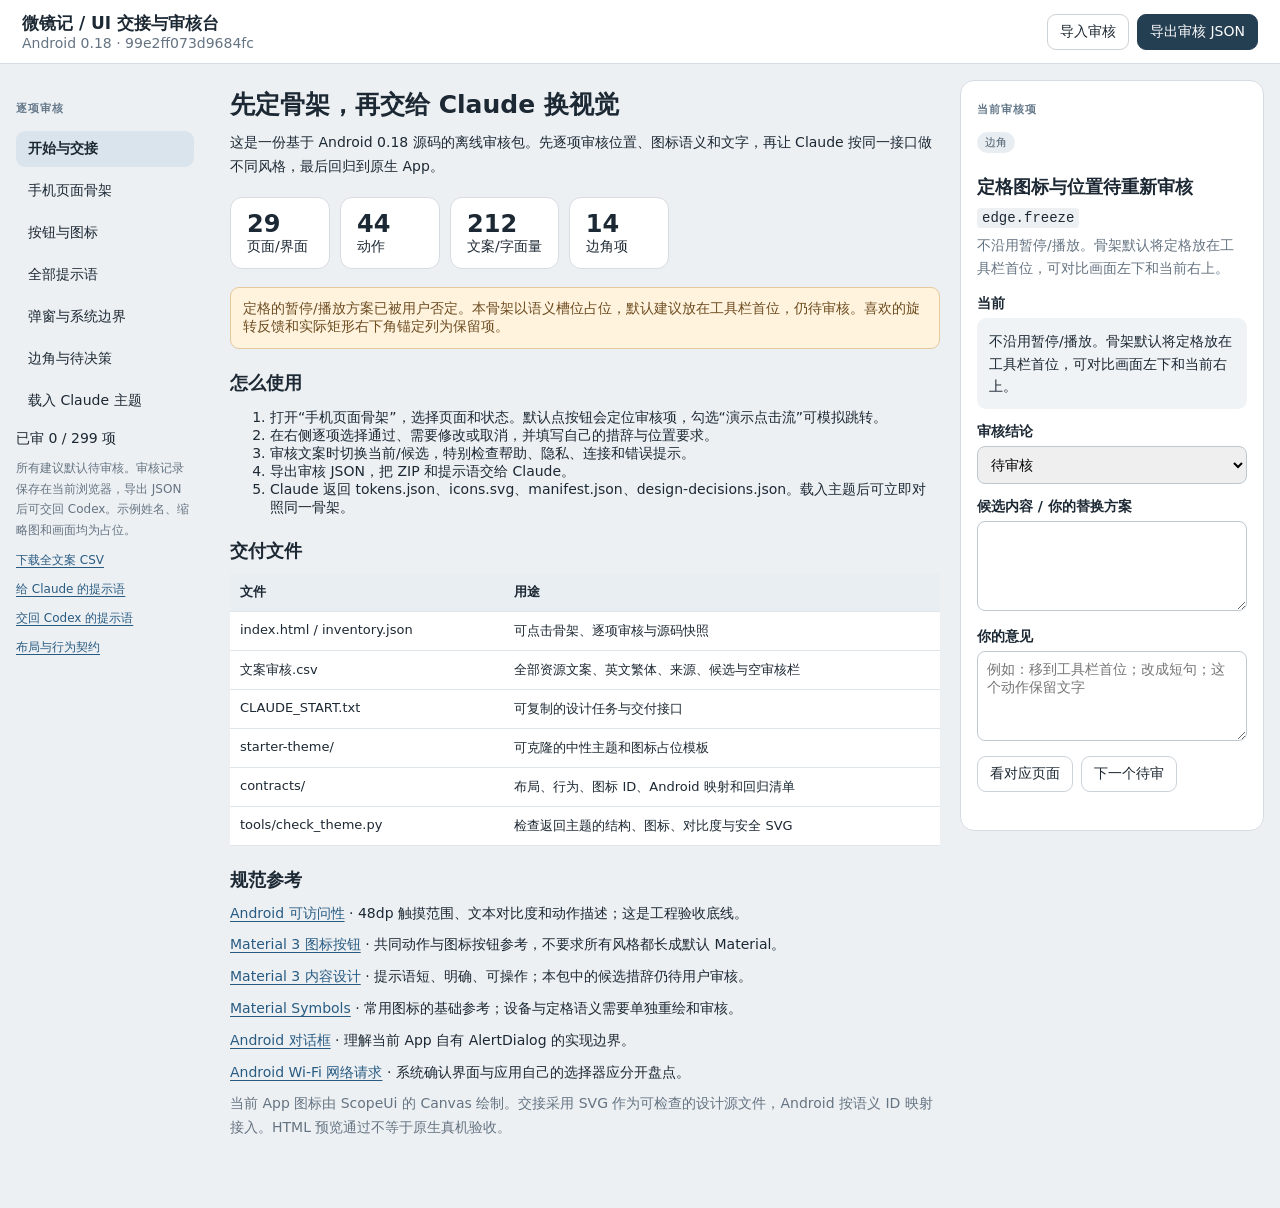
==== ui-handoff/index.html @ 4c910c9f "Prepare reviewable UI skeleton and Claude design handoff" ====
<!doctype html>
<html lang="zh-CN">
<head>
  <meta charset="utf-8">
  <meta name="viewport" content="width=device-width, initial-scale=1">
  <title>微镜记 · UI 骨架与审核台</title>
  <link rel="stylesheet" href="review.css">
</head>
<body>
  <header class="workbench-header">
    <div><strong>微镜记 / UI 交接与审核台</strong><span id="snapshot" class="muted"></span></div>
    <div class="header-actions">
      <button id="import-review">导入审核</button>
      <button id="export-review" class="primary">导出审核 JSON</button>
      <input id="review-file" type="file" accept=".json" hidden>
    </div>
  </header>
  <div id="notice" role="status" hidden></div>
  <div class="workspace">
    <aside class="navigation">
      <p class="eyebrow">逐项审核</p>
      <nav id="tabs" aria-label="审核类别">
        <button data-tab="overview" class="active">开始与交接</button>
        <button data-tab="screens">手机页面骨架</button>
        <button data-tab="actions">按钮与图标</button>
        <button data-tab="copy">全部提示语</button>
        <button data-tab="surfaces">弹窗与系统边界</button>
        <button data-tab="edges">边角与待决策</button>
        <button data-tab="theme">载入 Claude 主题</button>
      </nav>
      <p id="progress"></p>
      <p class="muted small">所有建议默认待审核。审核记录保存在当前浏览器，导出 JSON 后可交回 Codex。示例姓名、缩略图和画面均为占位。</p>
      <a href="文案审核.csv" download>下载全文案 CSV</a>
      <a href="CLAUDE_START.txt">给 Claude 的提示语</a>
      <a href="CODEX_RETURN.txt">交回 Codex 的提示语</a>
      <a href="contracts/layout.contract.json">布局与行为契约</a>
    </aside>
    <main id="main"></main>
    <aside class="inspector">
      <p class="eyebrow">当前审核项</p>
      <div id="inspector"><p class="muted">选择页面、按钮或文案。</p></div>
    </aside>
  </div>
  <div id="svg-sprite" hidden></div>
  <script src="inventory.js"></script>
  <script src="starter-theme/theme.js"></script>
  <script src="review.js"></script>
</body>
</html>
---- ui-handoff/review.css ----
* { box-sizing: border-box; }
:root {
  font-family: system-ui, -apple-system, "Segoe UI", "Microsoft YaHei", sans-serif;
  color: #1c2833;
  background: #edf0f3;
  font-size: 14px;
}
body { margin: 0; }
button, input, select, textarea { font: inherit; }
button { cursor: pointer; border: 1px solid #cbd2d9; background: #fff; color: inherit; border-radius: 9px; min-height: 36px; padding: 7px 12px; }
button:hover { border-color: #536b80; }
button:focus-visible, a:focus-visible, select:focus-visible { outline: 3px solid #4d8dbf; outline-offset: 2px; }
button:disabled { cursor: default; opacity: .4; }
a { color: #285b82; text-underline-offset: 3px; }
h1 { margin: 0 0 10px; font-size: 25px; }
h2 { margin: 22px 0 10px; font-size: 18px; }
h3 { margin: 0 0 8px; font-size: 16px; }
p { line-height: 1.7; margin: 8px 0; }
pre { white-space: pre-wrap; font-family: inherit; line-height: 1.6; margin: 0; overflow-wrap: anywhere; }
code { background: #edf0f3; padding: 2px 5px; border-radius: 4px; overflow-wrap: anywhere; }
.workbench-header { position: sticky; top: 0; z-index: 10; min-height: 64px; background: #fff; border-bottom: 1px solid #d6dce2; display: flex; gap: 16px; align-items: center; justify-content: space-between; padding: 12px 22px; }
.workbench-header strong { display: block; font-size: 17px; }
.header-actions, .toolbar, .row { display: flex; align-items: center; gap: 8px; flex-wrap: wrap; }
.primary { background: #243e52; color: #fff; border-color: #243e52; }
.workspace { display: grid; grid-template-columns: 210px minmax(460px, 1fr) 320px; align-items: start; }
.navigation, .inspector { position: sticky; top: 80px; max-height: calc(100vh - 90px); overflow: auto; padding: 20px 16px; }
.navigation nav { display: grid; gap: 6px; }
.navigation nav button { text-align: left; border: 0; background: transparent; }
.navigation nav button.active { background: #dae4ec; font-weight: 650; }
.navigation a { display: block; margin: 12px 0; font-size: 12px; }
.inspector { background: #fff; border: 1px solid #d6dce2; border-radius: 14px; margin: 16px 16px 16px 0; }
.inspector label { display: block; margin: 14px 0 5px; font-weight: 600; }
.inspector select, .inspector textarea { width: 100%; border: 1px solid #bdc8d1; border-radius: 8px; padding: 9px; }
.inspector textarea { resize: vertical; min-height: 90px; }
.inspector .current { background: #f0f3f6; padding: 12px; border-radius: 9px; max-height: 260px; overflow: auto; }
.inspector .source { font-size: 11px; color: #657482; overflow-wrap: anywhere; }
main { padding: 24px 20px 60px; min-width: 0; }
.eyebrow { color: #637789; letter-spacing: .08em; font-size: 11px; font-weight: 700; margin: 0 0 12px; }
.muted { color: #657482; }
.small { font-size: 12px; }
.pill { display: inline-block; padding: 3px 8px; background: #e8edf1; color: #4a5d6d; border-radius: 20px; font-size: 11px; }
.priority { color: #963c20; background: #ffeddf; }
.card { background: #fff; border: 1px solid #d6dce2; border-radius: 13px; padding: 16px; margin: 12px 0; }
.card.selected { outline: 2px solid #5c809a; }
.card-grid { display: grid; grid-template-columns: repeat(auto-fit, minmax(200px, 1fr)); gap: 12px; }
.card-grid .card { margin: 0; }
.card .review-open { margin-top: 12px; }
.table-wrap { overflow-x: auto; }
table { width: 100%; border-collapse: collapse; background: #fff; font-size: 13px; }
td, th { border-bottom: 1px solid #e0e5e9; padding: 10px; text-align: left; vertical-align: top; }
th { background: #e9eef2; }
.toolbar { margin: 12px 0 18px; }
.toolbar input, .toolbar select { min-height: 38px; border: 1px solid #c5cfd7; border-radius: 8px; padding: 7px 10px; background: #fff; max-width: 100%; }
.toolbar input { flex: 1; min-width: 150px; }
.toolbar input[type="checkbox"] { width: 16px; height: 16px; min-width: 0; min-height: 0; flex: 0; padding: 0; }
.toolbar label { display: inline-flex; align-items: center; gap: 5px; font-size: 12px; }
.phone-stage { display: flex; justify-content: center; align-items: flex-start; padding: 18px 0; overflow: auto; min-height: 660px; }
.phone {
  --p-background: #f1f3f5; --p-surface: #fff; --p-raised: #f6f7f8; --p-text: #18222c; --p-muted: #52606d;
  --p-border: #c3cbd3; --p-accent: #303e4a; --p-onAccent: #fff; --p-accentSoft: #e2e8ed;
  --p-danger: #af2424; --p-onDanger: #fff; --p-viewport: #192026; --p-onViewport: #fff; --p-disabled: #87939e;
  --p-button-radius: 14px; --p-panel-radius: 18px; --p-sheet-radius: 22px;
  --p-touch: 48px; --p-icon: 24px; --p-gap: 8px; --p-pad: 16px;
  --p-body: 14px; --p-title: 18px; --p-caption: 12px; --p-rotation: 180ms; --p-state: 160ms;
  width: 390px; height: 844px; flex-shrink: 0; position: relative; overflow: hidden; color: var(--p-text); background: var(--p-background);
  border: 1px solid #9aa9b5; border-radius: 30px; box-shadow: 0 14px 35px #162b3c20;
  font-size: var(--p-body); display: flex; flex-direction: column; background: var(--p-background-fill, var(--p-background));
}
.phone.landscape { width: 844px; height: 390px; border-radius: 24px; }
.phone .safe { flex: 0 0 26px; padding: 6px 22px; font-size: 10px; color: var(--p-muted); display: flex; justify-content: space-between; }
.phone .home-safe { flex: 0 0 22px; display: grid; place-items: center; }
.phone .home-safe::after { content: ""; width: 100px; height: 4px; border-radius: 4px; background: var(--p-muted); }
.phone .screen { display: flex; flex-direction: column; flex: 1; min-height: 0; gap: var(--p-gap); padding: 0 var(--p-pad); }
.phone .p-header { display: flex; align-items: center; gap: 8px; min-height: 56px; flex-shrink: 0; }
.phone .p-header .grow { flex: 1; min-width: 0; overflow: hidden; }
.phone .p-header strong { font-size: var(--p-title); }
.phone button { border-radius: var(--p-button-radius); color: var(--p-text); background: var(--p-control-fill, var(--p-surface)); border: var(--p-border-width, 1px) solid var(--p-border); box-shadow: var(--p-control-shadow, none); min-height: var(--p-touch); padding: 8px 12px; }
.phone button.icon { width: var(--p-touch); height: var(--p-touch); min-width: var(--p-touch); padding: 10px; display: inline-flex; align-items: center; justify-content: center; }
.phone button.selected { background: var(--p-accentSoft); border-color: var(--p-accent); box-shadow: inset 0 0 0 1px var(--p-accent); }
.phone button.danger { color: var(--p-danger); }
.phone button.primary { background: var(--p-accent); color: var(--p-onAccent); border-color: var(--p-accent); }
.phone button svg { width: var(--p-icon); height: var(--p-icon); display: block; flex-shrink: 0; }
.phone .slot-label { display: block; font-size: 9px; color: var(--p-muted); margin-top: 3px; }
.phone .icon-wrap { display: inline-flex; flex-direction: column; align-items: center; }
.phone .icon-wrap .slot-label { max-width: 62px; overflow: hidden; text-overflow: ellipsis; white-space: nowrap; }
.phone .viewport { flex: 1; min-height: 130px; position: relative; display: flex; align-items: center; justify-content: center; border: 1px dashed var(--p-border); border-radius: var(--p-panel-radius); overflow: hidden; background: var(--p-raised); }
.phone .scene { position: absolute; background: var(--p-viewport); color: var(--p-onViewport); display: flex; justify-content: center; align-items: center; text-align: center; flex-direction: column; gap: 8px; padding: 20px; border: 1px dashed #8d9ba7; }
.phone .scene.circle { border-radius: 50%; }
.phone .scene button { color: var(--p-onViewport); background: #15202acc; border-color: #ffffff80; }
.phone .scene .zoom-act { position: absolute; right: 8px; bottom: 8px; border-radius: 50%; transition: transform var(--p-rotation) ease; }
.phone .viewport-freeze { position: absolute; z-index: 2; }
.phone .viewport-freeze.current-top { right: 8px; top: 8px; }
.phone .viewport-freeze.viewport-left { left: 8px; bottom: 8px; }
.phone .scene .scene-caption { opacity: .7; font-size: 11px; }
.phone .tools, .phone .capture-bar, .phone .connect-bar { display: flex; justify-content: center; align-items: center; gap: var(--p-gap); flex-shrink: 0; }
.phone .capture-bar { min-height: 82px; gap: 28px; }
.phone .capture-bar .shutter { width: 72px; height: 72px; min-width: 72px; border-radius: 50%; border: 3px double var(--p-accent); }
.phone .capture-bar .shutter svg { width: 32px; height: 32px; }
.phone .connect-bar { min-height: 54px; }
.phone .state-line { text-align: center; min-height: 28px; font-size: var(--p-caption); color: var(--p-muted); margin: 0; }
.phone .battery { font-size: 11px; white-space: nowrap; color: var(--p-muted); }
.phone .p-row { display: flex; gap: 8px; align-items: center; }
.phone .p-row > .grow { flex: 1; min-width: 0; }
.phone .scroll { flex: 1; min-height: 0; overflow: auto; padding-bottom: 14px; }
.phone .menu-row { width: 100%; display: flex; align-items: center; justify-content: space-between; gap: 8px; text-align: left; margin: 7px 0; }
.phone .p-section { font-size: 11px; color: var(--p-muted); margin: 14px 0 6px; }
.phone .p-grid { display: grid; grid-template-columns: repeat(3, 1fr); gap: 8px; padding-top: 10px; }
.phone .p-thumb { border: 1px dashed var(--p-border); border-radius: var(--p-panel-radius); background: var(--p-surface); padding: 7px; min-height: 120px; display: flex; flex-direction: column; gap: 7px; cursor: pointer; }
.phone .p-thumb .placeholder-photo { flex: 1; min-height: 72px; background: var(--p-raised); border: 1px dashed var(--p-border); border-radius: 50%; display: grid; place-items: center; color: var(--p-muted); font-size: 10px; }
.phone .p-thumb small { color: var(--p-muted); font-size: 10px; }
.phone .sheet-panel { border: 1px solid var(--p-border); border-radius: var(--p-sheet-radius); background: var(--p-surface); padding: 16px; margin-top: auto; margin-bottom: 10px; overflow: auto; max-height: 100%; }
.phone .sheet-panel h3 { font-size: var(--p-title); }
.phone .sheet-panel .menu-row { background: var(--p-raised); }
.phone .reading { white-space: pre-wrap; font-size: var(--p-body); line-height: 1.8; padding: 8px 2px 20px; }
.phone input { width: 100%; min-height: var(--p-touch); border: 1px solid var(--p-border); border-radius: var(--p-button-radius); background: var(--p-surface); color: var(--p-text); padding: 10px; }
.phone input[type="range"] { flex: 1; width: 0; min-width: 0; padding: 0; }
.phone .p-row > span { font-size: var(--p-caption); white-space: nowrap; }
.phone .selection-actions { display: flex; align-items: center; gap: 8px; border-top: 1px solid var(--p-border); padding: 8px 0; }
.phone .selection-actions .grow { flex: 1; }
.phone .swatch { width: 30px; height: 30px; border: 2px solid var(--p-border); border-radius: 50%; }
.phone .markup-stage { flex: 1; min-height: 160px; border: 1px dashed var(--p-border); border-radius: var(--p-panel-radius); display: grid; place-items: center; position: relative; background: var(--p-raised); }
.phone .markup-stage::after { content: "原图占位 · 标注另存副本"; font-size: 12px; color: var(--p-muted); }
.phone .skeleton-note { color: var(--p-muted); font-size: 11px; line-height: 1.5; padding: 8px 0; }
.phone .system-surface { border: 2px dashed var(--p-border); padding: 20px; border-radius: var(--p-panel-radius); background: var(--p-raised); margin: auto 0; line-height: 1.8; }
.phone .checked { color: var(--p-accent); font-weight: 700; }
.phone .danger-banner { color: var(--p-danger); font-size: var(--p-caption); }
.phone .badge { font-size: 10px; color: var(--p-muted); border: 1px dashed var(--p-border); padding: 2px 5px; border-radius: 5px; }
.phone .trace-highlight { outline: 3px solid #d38236; outline-offset: 2px; }
.phone.show-slots [data-action] { outline: 1px dashed #a68b68; }
.phone.landscape .screen { overflow: auto; }
.phone.landscape .viewport { flex: 0 0 140px; }
.phone.landscape .safe, .phone.landscape .home-safe { flex-basis: 18px; }
#notice { padding: 12px 24px; background: #fff0d7; color: #6c4a12; border-bottom: 1px solid #dec698; }
.warning { padding: 12px; background: #fff3de; border: 1px solid #e4c99e; border-radius: 9px; color: #6d4c20; }
.summary-strip { display: flex; flex-wrap: wrap; gap: 10px; margin: 18px 0; }
.summary-strip strong { font-size: 24px; display: block; }
.summary-strip > div { padding: 12px 16px; background: #fff; border: 1px solid #d6dce2; border-radius: 12px; min-width: 100px; }
.reference-images { display: flex; align-items: center; gap: 16px; padding: 12px; background: #fff; }
.reference-images img { max-width: 220px; max-height: 210px; object-fit: contain; border: 1px solid #d6dce2; }
.icon-board { display: grid; grid-template-columns: repeat(auto-fill, minmax(100px, 1fr)); gap: 8px; margin: 12px 0; }
.icon-tile { display: flex; flex-direction: column; align-items: center; gap: 8px; padding: 12px 5px; font-size: 11px; min-height: 100px; }
.icon-tile svg { width: 32px; height: 32px; }
.icon-tile small { font-size: 9px; overflow-wrap: anywhere; }
.code-block { padding: 14px; background: #172838; color: #e2eaf0; border-radius: 10px; font: 12px/1.7 ui-monospace, monospace; white-space: pre-wrap; overflow-wrap: anywhere; }
.copy-body { max-height: 190px; overflow: auto; white-space: pre-wrap; background: #f6f8fa; padding: 10px; border-radius: 8px; }
@media (max-width: 1180px) { .workspace { grid-template-columns: 175px minmax(400px, 1fr); } .inspector { position: relative; top: 0; grid-column: 2; max-height: none; margin-left: 20px; } }
@media (max-width: 720px) { .workspace { display: block; } .navigation { position: relative; top: 0; max-height: none; } .navigation nav { display: flex; overflow-x: auto; } .navigation nav button { white-space: nowrap; } .navigation .small, .navigation a { display: none; } .inspector { margin: 12px; } main { padding: 15px 10px; } .workbench-header { flex-wrap: wrap; } .phone-stage { justify-content: flex-start; } }
@media print { .navigation, .inspector, .workbench-header, .toolbar, #notice { display: none; } .workspace { display: block; } main { padding: 0; } .phone { box-shadow: none; break-inside: avoid; } }
.lens-cover {display:flex;flex-direction:column;align-items:center;justify-content:center;gap:10px;padding:16px;text-align:center;font-size:12px;}
.cover-handle {position:absolute;left:8px;top:calc(50% - 24px);z-index:2;background:rgba(0,0,0,.35);color:white;}
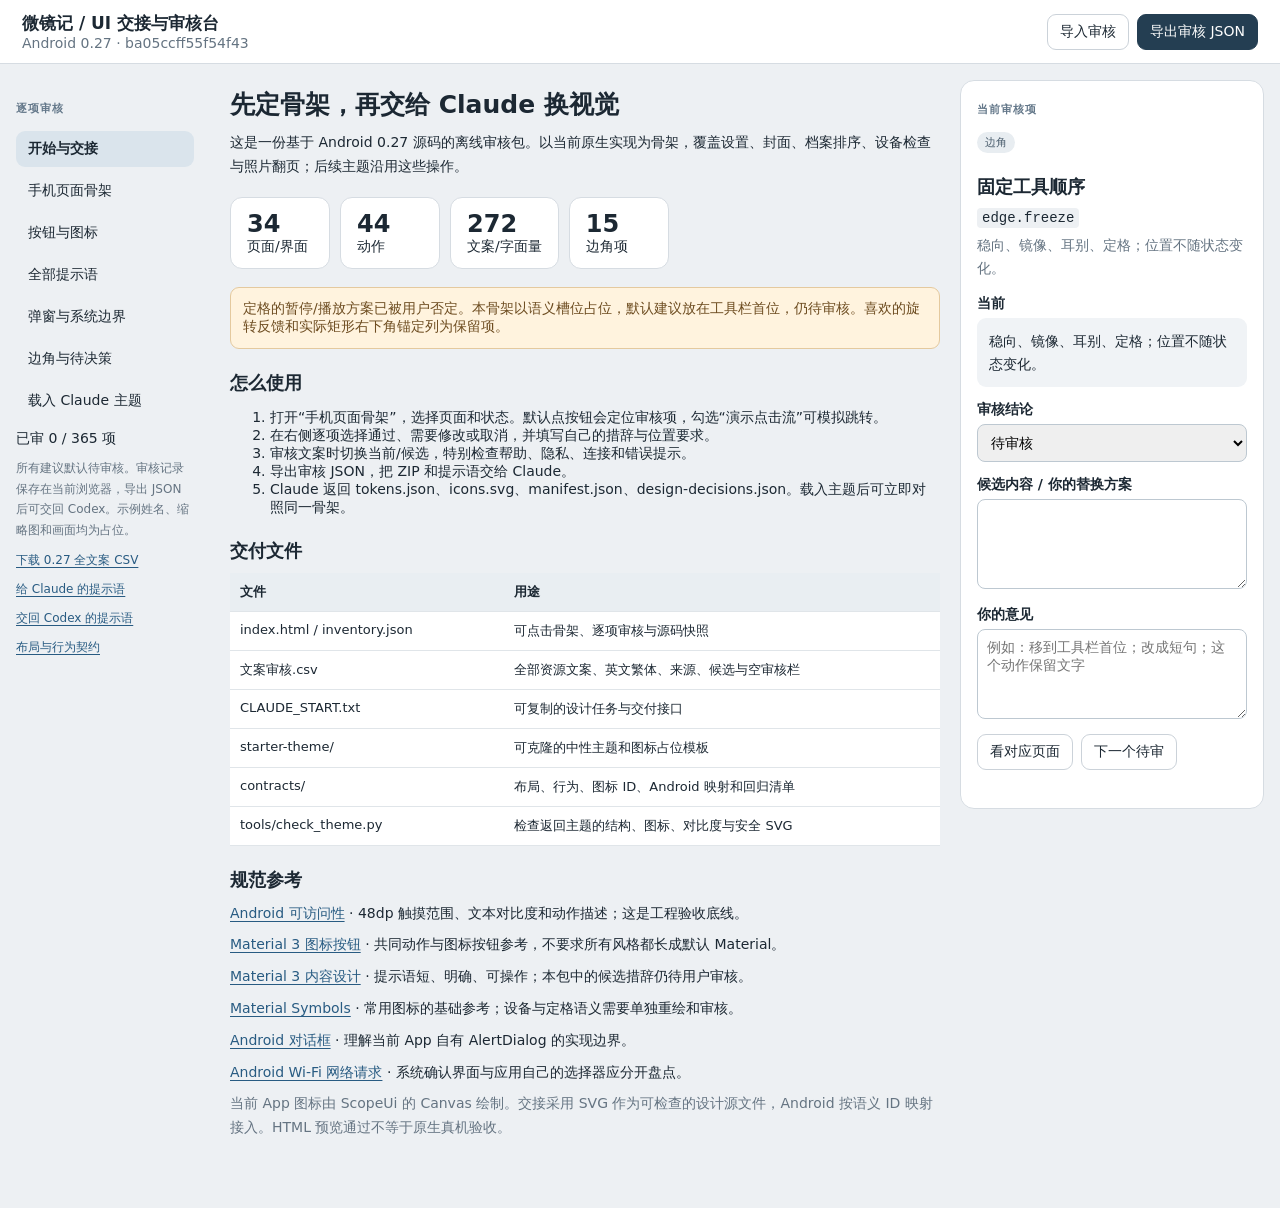
==== commit bac37262: "Prepare v0.27 themes, device checks and photo paging" ====
--- a/ui-handoff/index.html
+++ b/ui-handoff/index.html
@@ -30,7 +30,7 @@
       </nav>
       <p id="progress"></p>
       <p class="muted small">所有建议默认待审核。审核记录保存在当前浏览器，导出 JSON 后可交回 Codex。示例姓名、缩略图和画面均为占位。</p>
-      <a href="文案审核.csv" download>下载全文案 CSV</a>
+      <a href="文案审核-0.27.csv" download>下载 0.27 全文案 CSV</a>
       <a href="CLAUDE_START.txt">给 Claude 的提示语</a>
       <a href="CODEX_RETURN.txt">交回 Codex 的提示语</a>
       <a href="contracts/layout.contract.json">布局与行为契约</a>
--- a/ui-handoff/review.css
+++ b/ui-handoff/review.css
@@ -148,3 +148,9 @@
 @media print { .navigation, .inspector, .workbench-header, .toolbar, #notice { display: none; } .workspace { display: block; } main { padding: 0; } .phone { box-shadow: none; break-inside: avoid; } }
 .lens-cover {display:flex;flex-direction:column;align-items:center;justify-content:center;gap:10px;padding:16px;text-align:center;font-size:12px;}
 .cover-handle {position:absolute;left:8px;top:calc(50% - 24px);z-index:2;background:rgba(0,0,0,.35);color:white;}
+
+.current-photo-pager{position:relative;overflow:hidden;flex:1;min-height:220px;touch-action:pan-y}
+.sample-page{position:absolute;inset:8% 5%;border:1px solid currentColor;border-radius:50%;display:grid;place-items:center;background:var(--surface,#dce5ee)}
+.sample-page[data-neighbor]{transform:translateX(110%)}
+.cover-grid{display:grid;grid-template-columns:repeat(2,1fr);gap:12px;padding:16px}
+.sample-cover{aspect-ratio:1;border-radius:50%;display:grid;place-items:center;border:1px solid currentColor}
